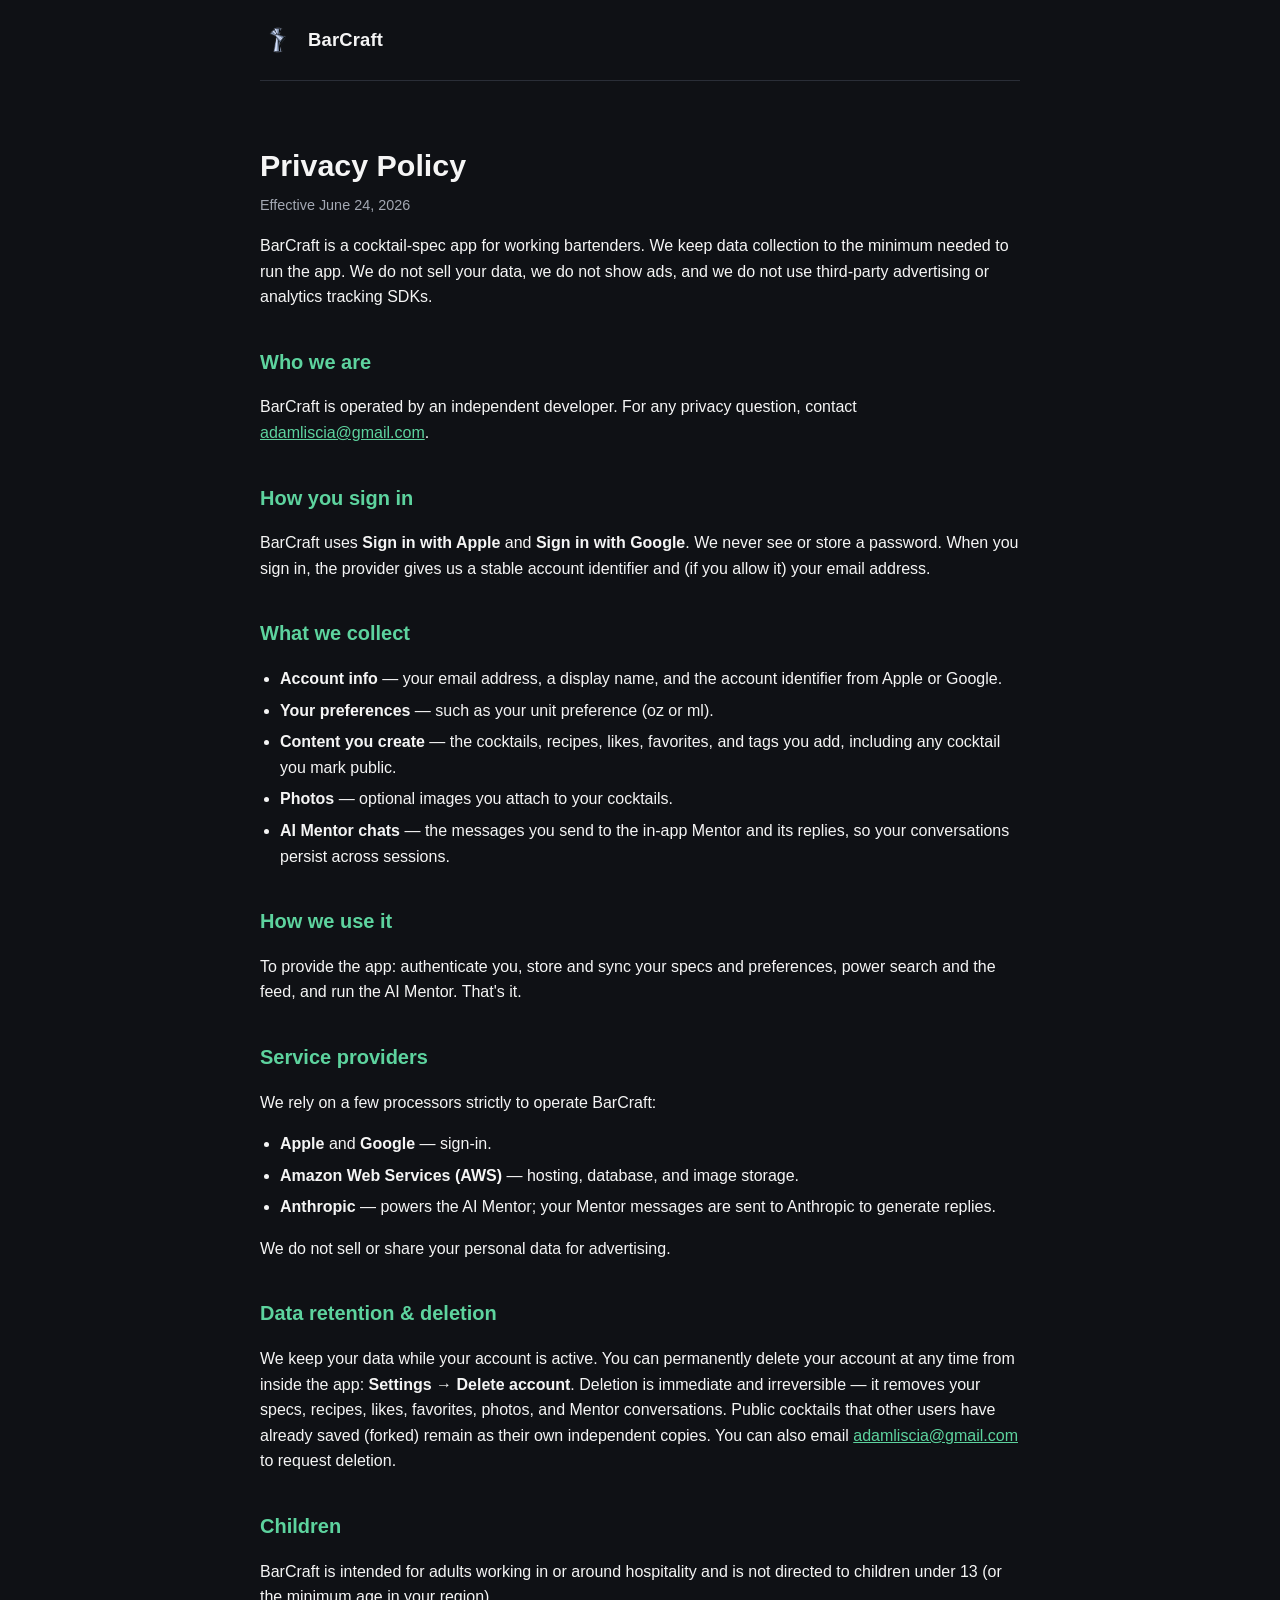
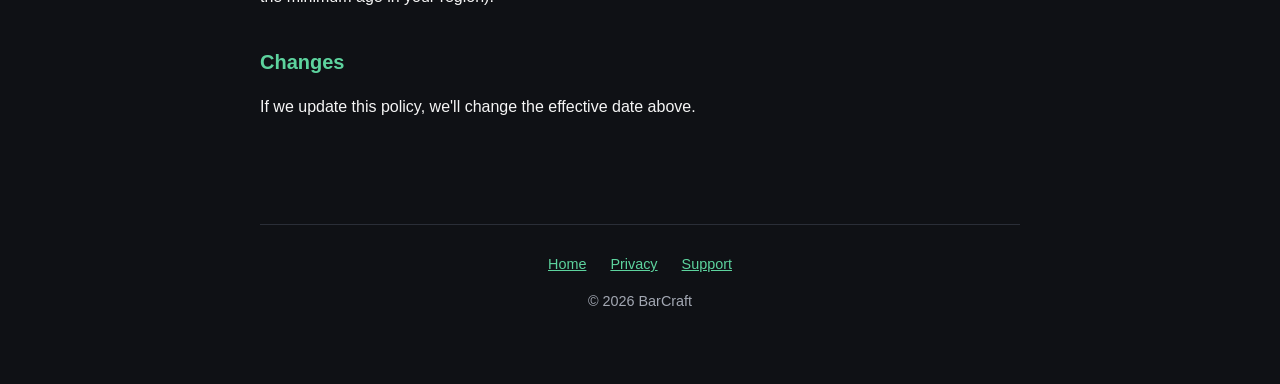
==== privacy.html @ c4852bb7 "Initial BarCraft landing + privacy + support pages Static site for GitHub Pages: marketing landing, " ====
<!DOCTYPE html>
<html lang="en">
<head>
  <meta charset="UTF-8" />
  <meta name="viewport" content="width=device-width, initial-scale=1.0" />
  <title>Privacy Policy — BarCraft</title>
  <meta name="description" content="BarCraft privacy policy: what we collect, why, and how to delete your data." />
  <link rel="icon" href="assets/favicon.png" />
  <link rel="stylesheet" href="styles.css" />
</head>
<body>
  <header class="site-header wrap">
    <img src="assets/logo.png" alt="BarCraft logo" />
    <a href="index.html"><span class="name">BarCraft</span></a>
  </header>

  <main class="wrap page">
    <h1>Privacy Policy</h1>
    <p class="effective">Effective June 24, 2026</p>

    <p>BarCraft is a cocktail-spec app for working bartenders. We keep data collection to the
    minimum needed to run the app. We do not sell your data, we do not show ads, and we do not
    use third-party advertising or analytics tracking SDKs.</p>

    <h2>Who we are</h2>
    <p>BarCraft is operated by an independent developer. For any privacy question, contact
    <a href="mailto:adamliscia@gmail.com">adamliscia@gmail.com</a>.</p>

    <h2>How you sign in</h2>
    <p>BarCraft uses <strong>Sign in with Apple</strong> and <strong>Sign in with Google</strong>.
    We never see or store a password. When you sign in, the provider gives us a stable account
    identifier and (if you allow it) your email address.</p>

    <h2>What we collect</h2>
    <ul>
      <li><strong>Account info</strong> — your email address, a display name, and the account
      identifier from Apple or Google.</li>
      <li><strong>Your preferences</strong> — such as your unit preference (oz or ml).</li>
      <li><strong>Content you create</strong> — the cocktails, recipes, likes, favorites, and
      tags you add, including any cocktail you mark public.</li>
      <li><strong>Photos</strong> — optional images you attach to your cocktails.</li>
      <li><strong>AI Mentor chats</strong> — the messages you send to the in-app Mentor and its
      replies, so your conversations persist across sessions.</li>
    </ul>

    <h2>How we use it</h2>
    <p>To provide the app: authenticate you, store and sync your specs and preferences, power
    search and the feed, and run the AI Mentor. That's it.</p>

    <h2>Service providers</h2>
    <p>We rely on a few processors strictly to operate BarCraft:</p>
    <ul>
      <li><strong>Apple</strong> and <strong>Google</strong> — sign-in.</li>
      <li><strong>Amazon Web Services (AWS)</strong> — hosting, database, and image storage.</li>
      <li><strong>Anthropic</strong> — powers the AI Mentor; your Mentor messages are sent to
      Anthropic to generate replies.</li>
    </ul>
    <p>We do not sell or share your personal data for advertising.</p>

    <h2>Data retention &amp; deletion</h2>
    <p>We keep your data while your account is active. You can permanently delete your account
    at any time from inside the app: <strong>Settings → Delete account</strong>. Deletion is
    immediate and irreversible — it removes your specs, recipes, likes, favorites, photos, and
    Mentor conversations. Public cocktails that other users have already saved (forked) remain as
    their own independent copies. You can also email
    <a href="mailto:adamliscia@gmail.com">adamliscia@gmail.com</a> to request deletion.</p>

    <h2>Children</h2>
    <p>BarCraft is intended for adults working in or around hospitality and is not directed to
    children under 13 (or the minimum age in your region).</p>

    <h2>Changes</h2>
    <p>If we update this policy, we'll change the effective date above.</p>
  </main>

  <footer class="site-footer wrap">
    <div>
      <a href="index.html">Home</a>
      <a href="privacy.html">Privacy</a>
      <a href="support.html">Support</a>
    </div>
    <p>&copy; 2026 BarCraft</p>
  </footer>
</body>
</html>
---- styles.css ----
:root {
  --accent: #12996a;
  --accent-bright: #5dd39e;
  --bg: #0f1115;
  --surface: #1a1d23;
  --text: #f5f5f5;
  --muted: #a3a8b3;
  --border: #2a2e37;
  --maxw: 760px;
}

* { box-sizing: border-box; }

html { scroll-behavior: smooth; }

body {
  margin: 0;
  background: var(--bg);
  color: var(--text);
  font-family: -apple-system, BlinkMacSystemFont, "Segoe UI", Roboto, Helvetica, Arial, sans-serif;
  line-height: 1.6;
  -webkit-font-smoothing: antialiased;
}

a { color: var(--accent-bright); }
a:hover { color: #7fe3b6; }

.wrap {
  max-width: var(--maxw);
  margin: 0 auto;
  padding: 0 20px;
}

/* Header */
.site-header {
  display: flex;
  align-items: center;
  gap: 12px;
  padding: 22px 0;
  border-bottom: 1px solid var(--border);
}
.site-header img { width: 36px; height: 36px; border-radius: 9px; }
.site-header .name { font-weight: 700; font-size: 1.15rem; letter-spacing: 0.2px; }
.site-header a { color: var(--text); text-decoration: none; }

/* Hero */
.hero {
  text-align: center;
  padding: 64px 0 40px;
}
.hero img.logo {
  width: 104px; height: 104px; border-radius: 24px;
  box-shadow: 0 10px 40px rgba(18, 153, 106, 0.25);
}
.hero h1 {
  font-size: 2.4rem;
  margin: 24px 0 8px;
  letter-spacing: -0.5px;
}
.hero .tagline {
  color: var(--muted);
  font-size: 1.15rem;
  max-width: 540px;
  margin: 0 auto 28px;
}

/* Download */
.download {
  display: inline-block;
  background: var(--surface);
  border: 1px solid var(--border);
  border-radius: 12px;
  padding: 14px 22px;
  color: var(--muted);
  font-size: 0.95rem;
}
.download strong { color: var(--accent-bright); }

/* Features */
.features {
  list-style: none;
  padding: 0;
  margin: 48px auto 0;
  max-width: 560px;
  display: grid;
  gap: 14px;
}
.features li {
  background: var(--surface);
  border: 1px solid var(--border);
  border-radius: 12px;
  padding: 16px 18px;
}
.features li b { color: var(--accent-bright); }

/* Content pages */
.page { padding: 40px 0 24px; }
.page h1 { font-size: 1.9rem; margin-bottom: 4px; }
.page .effective { color: var(--muted); font-size: 0.9rem; margin-top: 0; }
.page h2 { font-size: 1.25rem; margin-top: 36px; color: var(--accent-bright); }
.page ul { padding-left: 20px; }
.page li { margin: 6px 0; }

/* Footer */
.site-footer {
  border-top: 1px solid var(--border);
  margin-top: 64px;
  padding: 28px 0 56px;
  text-align: center;
  color: var(--muted);
  font-size: 0.9rem;
}
.site-footer a { margin: 0 10px; }

@media (max-width: 520px) {
  .hero { padding: 44px 0 28px; }
  .hero h1 { font-size: 1.9rem; }
  .hero .tagline { font-size: 1.05rem; }
}
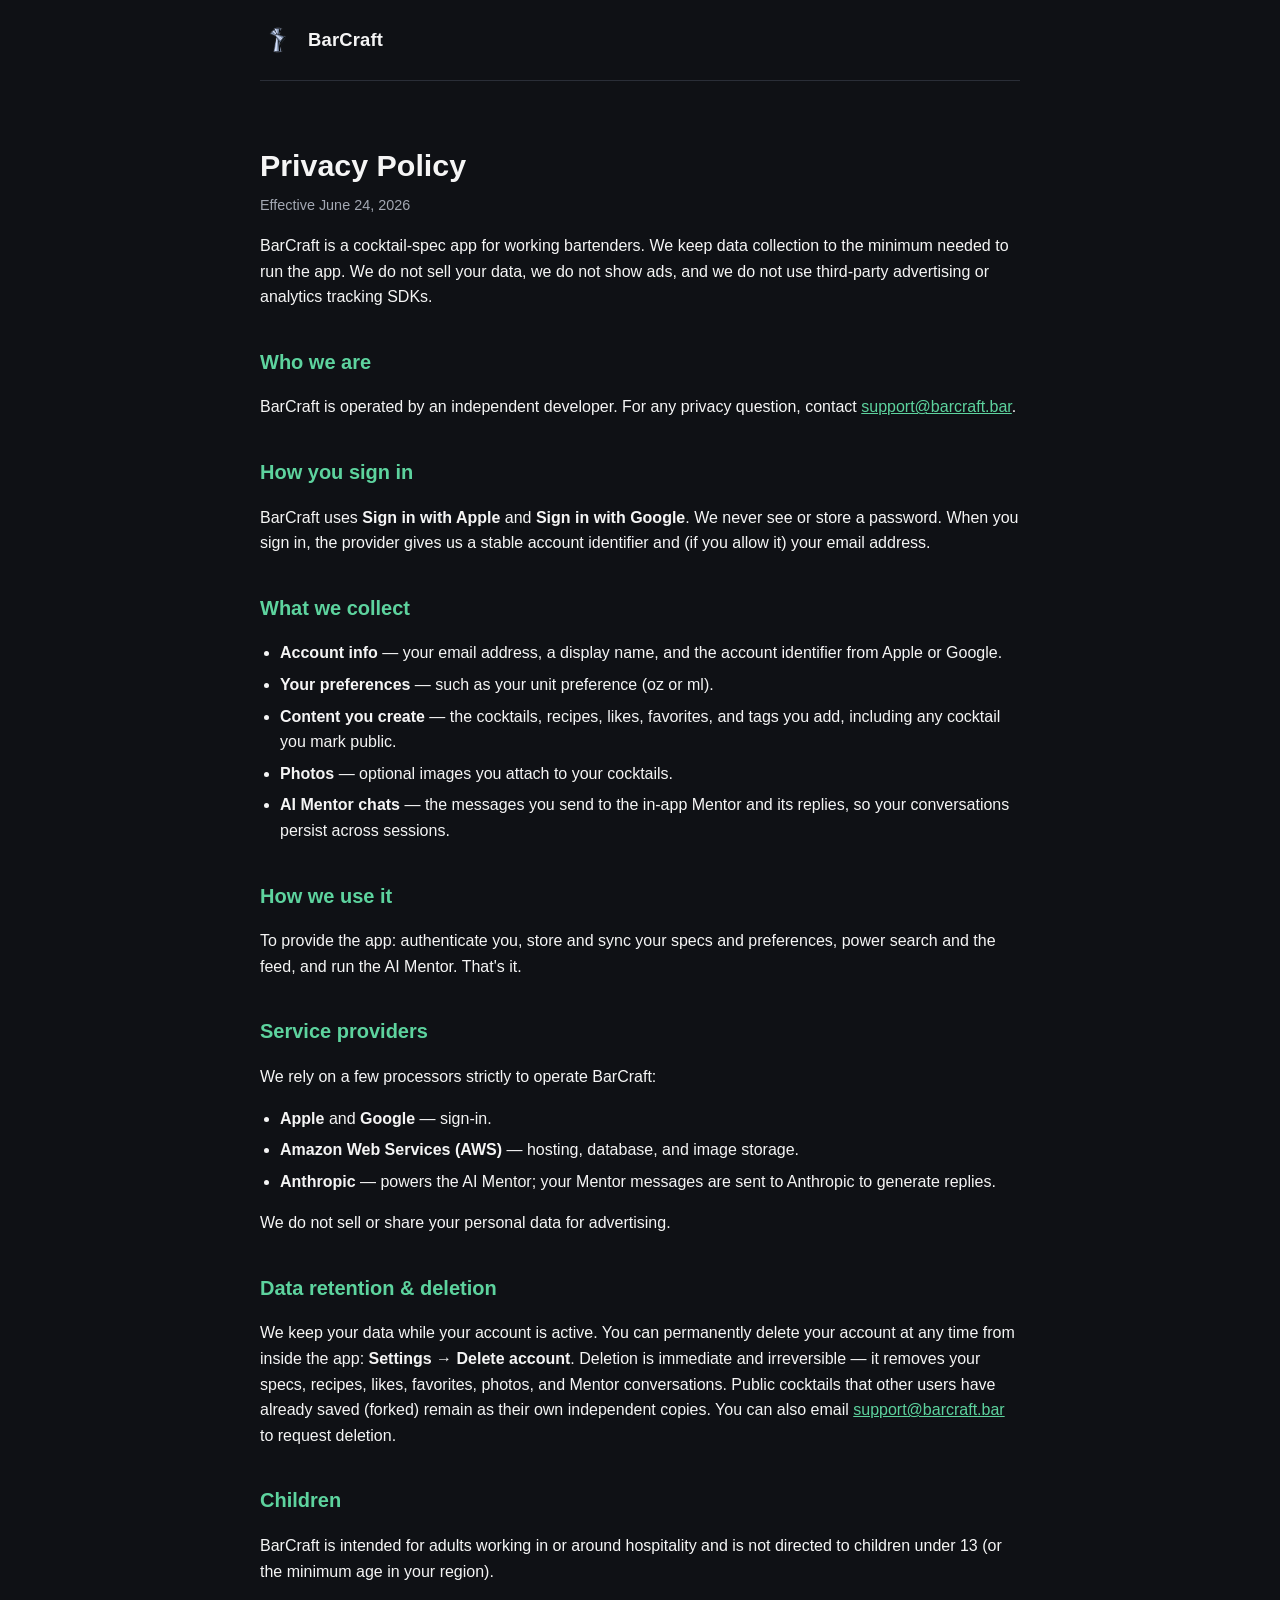
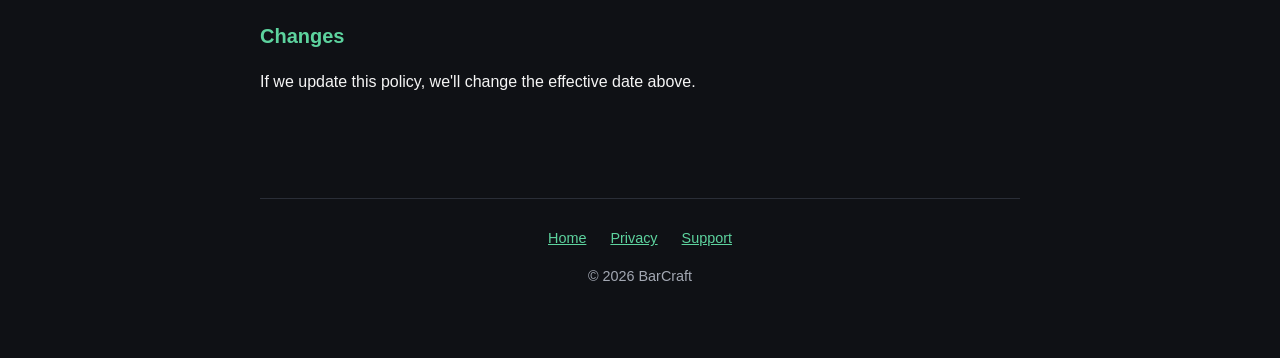
==== commit e76141ca: "landing: use support@barcraft.bar for contact/deletion links" ====
--- a/privacy.html
+++ b/privacy.html
@@ -24,7 +24,7 @@
 
     <h2>Who we are</h2>
     <p>BarCraft is operated by an independent developer. For any privacy question, contact
-    <a href="mailto:adamliscia@gmail.com">adamliscia@gmail.com</a>.</p>
+    <a href="mailto:support@barcraft.bar">support@barcraft.bar</a>.</p>
 
     <h2>How you sign in</h2>
     <p>BarCraft uses <strong>Sign in with Apple</strong> and <strong>Sign in with Google</strong>.
@@ -63,7 +63,7 @@
     immediate and irreversible — it removes your specs, recipes, likes, favorites, photos, and
     Mentor conversations. Public cocktails that other users have already saved (forked) remain as
     their own independent copies. You can also email
-    <a href="mailto:adamliscia@gmail.com">adamliscia@gmail.com</a> to request deletion.</p>
+    <a href="mailto:support@barcraft.bar">support@barcraft.bar</a> to request deletion.</p>
 
     <h2>Children</h2>
     <p>BarCraft is intended for adults working in or around hospitality and is not directed to
